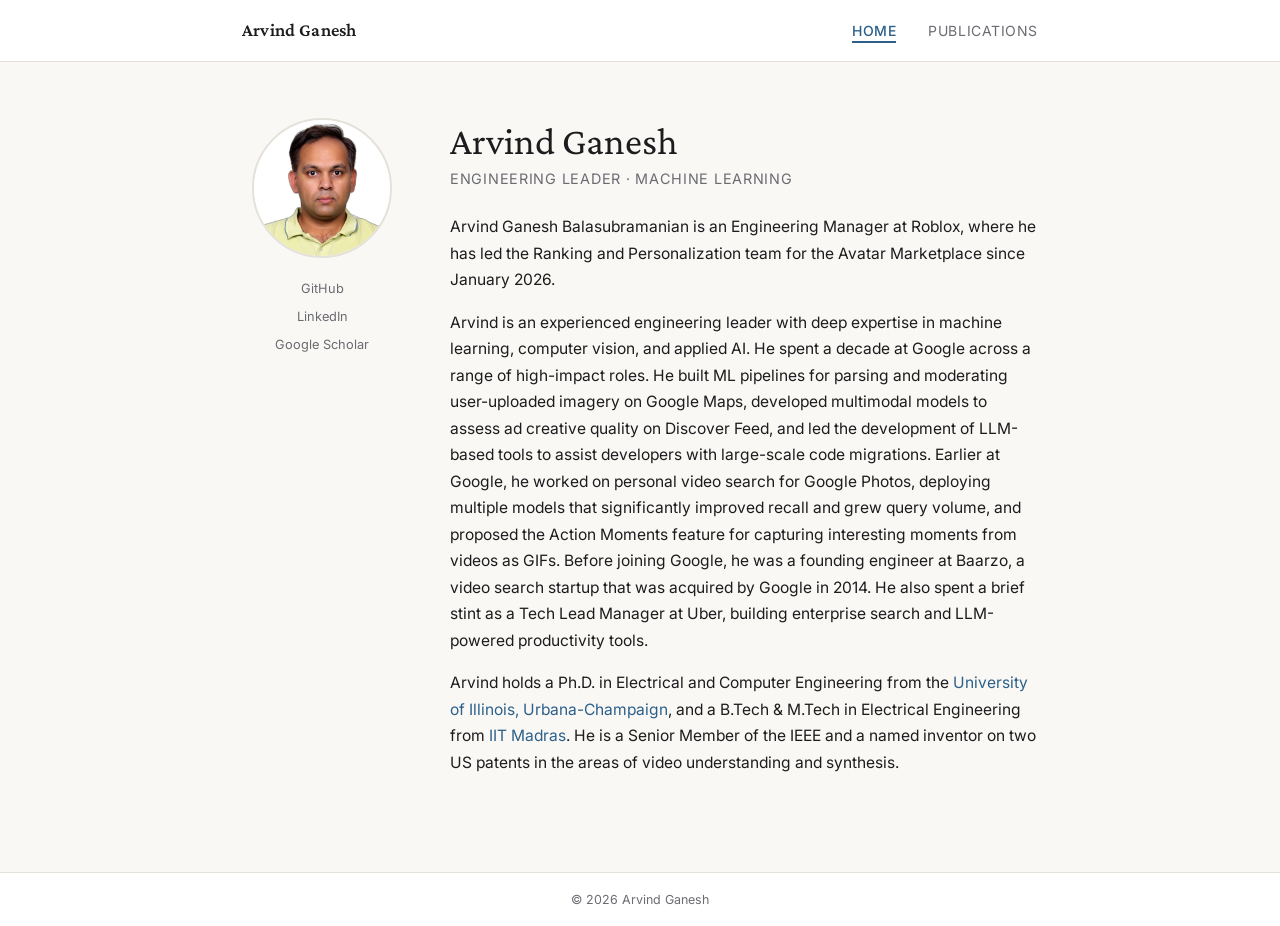
==== index.html @ cc7e2d61 "Bust CSS cache to force fresh styles.css on GitHub Pages CDN Co-Authored-By: Claude Sonnet 4.6 <nore" ====
<!DOCTYPE html>
<html lang="en">
<head>
  <meta charset="UTF-8" />
  <meta name="viewport" content="width=device-width, initial-scale=1.0" />
  <title>Arvind Ganesh Balasubramanian — Engineering Manager & ML Researcher</title>
  <meta name="description" content="Arvind Ganesh Balasubramanian is an Engineering Manager at Roblox leading the Ranking and Personalization team for the Avatar Marketplace. Researcher and engineer with expertise in machine learning, computer vision, and applied AI. PhD from UIUC, Senior Member of the IEEE." />
  <link rel="canonical" href="https://aganba.github.io/" />

  <!-- Open Graph -->
  <meta property="og:type" content="profile" />
  <meta property="og:title" content="Arvind Ganesh Balasubramanian — Engineering Manager & ML Researcher" />
  <meta property="og:description" content="Arvind Ganesh Balasubramanian is an Engineering Manager at Roblox leading the Ranking and Personalization team for the Avatar Marketplace. Researcher and engineer with expertise in machine learning, computer vision, and applied AI. PhD from UIUC, Senior Member of the IEEE." />
  <meta property="og:url" content="https://aganba.github.io/" />
  <meta property="profile:first_name" content="Arvind Ganesh" />
  <meta property="profile:last_name" content="Balasubramanian" />

  <!-- Structured Data -->
  <script type="application/ld+json">
  {
    "@context": "https://schema.org",
    "@type": "Person",
    "name": "Arvind Ganesh Balasubramanian",
    "jobTitle": "Engineering Manager",
    "worksFor": {
      "@type": "Organization",
      "name": "Roblox"
    },
    "url": "https://aganba.github.io",
    "sameAs": [
      "https://www.linkedin.com/in/arvind-ganesh-balasubramanian/",
      "https://github.com/aganba",
      "https://scholar.google.com/citations?user=r6YTppEAAAAJ&hl=en"
    ],
    "alumniOf": [
      {
        "@type": "CollegeOrUniversity",
        "name": "University of Illinois, Urbana-Champaign"
      },
      {
        "@type": "CollegeOrUniversity",
        "name": "Indian Institute of Technology, Madras"
      }
    ]
  }
  </script>

  <link rel="stylesheet" href="styles.css?v=2" />
  <link rel="preconnect" href="https://fonts.googleapis.com" />
  <link rel="preconnect" href="https://fonts.gstatic.com" crossorigin />
  <link href="https://fonts.googleapis.com/css2?family=Crimson+Pro:ital,wght@0,300;0,400;0,600;1,400&family=Inter:wght@300;400;500&display=swap" rel="stylesheet" />
  <!-- Google tag (gtag.js) -->
  <script async src="https://www.googletagmanager.com/gtag/js?id=G-ZRF841CBS9"></script>
  <script>
    window.dataLayer = window.dataLayer || [];
    function gtag(){dataLayer.push(arguments);}
    gtag('js', new Date());

    gtag('config', 'G-ZRF841CBS9');
  </script>
</head>
<body>

  <nav id="navbar">
    <div class="nav-inner">
      <span class="nav-name">Arvind Ganesh</span>
      <ul class="nav-links">
        <li><a href="#" class="nav-link active" data-section="home">Home</a></li>
        <li><a href="#" class="nav-link" data-section="publications">Publications</a></li>
      </ul>
    </div>
  </nav>

  <main id="content">

    <!-- HOME -->
    <section id="home" class="page active">
      <div class="home-layout">
        <div class="avatar-col">
          <img src="mail+.jpg" alt="Arvind Ganesh Balasubramanian" class="avatar-img">
          <div class="contact-links">
            <a href="https://github.com/aganba" target="_blank" rel="noopener">GitHub</a>
            <a href="https://www.linkedin.com/in/arvind-ganesh-balasubramanian/" target="_blank" rel="noopener">LinkedIn</a>
            <a href="https://scholar.google.com/citations?user=r6YTppEAAAAJ&hl=en" target="_blank" rel="noopener">Google Scholar</a>
          </div>
        </div>
        <div class="bio-col">
          <h1>Arvind Ganesh</h1>
          <p class="title-line">Engineering Leader &middot; Machine Learning</p>
          <p class="bio">
            Arvind Ganesh Balasubramanian is an Engineering Manager at Roblox, where he has led the Ranking and Personalization team for the Avatar Marketplace since January 2026.
          </p>
          <p class="bio">
            Arvind is an experienced engineering leader with deep expertise in machine learning, computer vision, and applied AI. He spent a decade at Google across a range of high-impact roles. He built ML pipelines for parsing and moderating user-uploaded imagery on Google Maps, developed multimodal models to assess ad creative quality on Discover Feed, and led the development of LLM-based tools to assist developers with large-scale code migrations. Earlier at Google, he worked on personal video search for Google Photos, deploying multiple models that significantly improved recall and grew query volume, and proposed the Action Moments feature for capturing interesting moments from videos as GIFs. Before joining Google, he was a founding engineer at Baarzo, a video search startup that was acquired by Google in 2014. He also spent a brief stint as a Tech Lead Manager at Uber, building enterprise search and LLM-powered productivity tools.
          </p>
          <p class="bio">
            Arvind holds a Ph.D. in Electrical and Computer Engineering from the <a href="https://illinois.edu" target="_blank" rel="noopener noreferrer">University of Illinois, Urbana-Champaign</a>, and a B.Tech &amp; M.Tech in Electrical Engineering from <a href="https://www.iitm.ac.in" target="_blank" rel="noopener noreferrer">IIT Madras</a>. He is a Senior Member of the IEEE and a named inventor on two US patents in the areas of video understanding and synthesis.
          </p>
        </div>
      </div>
    </section>

    <!-- PUBLICATIONS -->
    <section id="publications" class="page">
      <div class="page-inner">
        <h1>Publications</h1>

        <nav class="pub-subnav">
          <a href="#pub-patents">Patents</a>
          <a href="#pub-book-chapters">Book Chapters</a>
          <a href="#pub-thesis">Doctoral Thesis</a>
          <a href="#pub-journals">Journal Articles</a>
          <a href="#pub-conferences">Conference Papers</a>
        </nav>

        <!-- PATENTS -->
        <div class="pub-section" id="pub-patents">
          <h2 class="pub-section-title">Patents</h2>

          <div class="pub-year-group">
            <span class="year-label">2020</span>
            <div class="pub-list">
              <div class="pub-item">
                <div class="pub-header">
                  <a class="pub-title" href="https://patents.google.com/patent/US10740620B2/en" target="_blank" rel="noopener">Generating a Video Segment of an Action from a Video</a>
                </div>
                <p class="pub-authors">S. Vijayanarasimhan, A. Bienvenu, D. Ross, T. Novikoff, <strong>A. Balasubramanian</strong></p>
                <p class="pub-venue">US Patent No. 10,740,620 &middot; Filed 2017-10-12 &middot; Granted 2020-08-11 &middot; Assignee: Google LLC</p>
              </div>
            </div>
          </div>

          <div class="pub-year-group">
            <span class="year-label">2019</span>
            <div class="pub-list">
              <div class="pub-item">
                <div class="pub-header">
                  <a class="pub-title" href="https://patents.google.com/patent/US10410060B2/en" target="_blank" rel="noopener">Generating Synthesis Videos</a>
                </div>
                <p class="pub-authors"><strong>A. G. Balasubramanian</strong>, A. K. Kandoor, A. Raju</p>
                <p class="pub-venue">US Patent No. 10,410,060 &middot; Filed 2017-12-14 &middot; Granted 2019-09-10 &middot; Assignee: Google LLC</p>
              </div>
            </div>
          </div>
        </div><!-- /pub-section patents -->

        <!-- BOOK CHAPTERS -->
        <div class="pub-section" id="pub-book-chapters">
          <h2 class="pub-section-title">Book Chapters</h2>

          <div class="pub-year-group">
            <span class="year-label">2012</span>
            <div class="pub-list">
              <div class="pub-item">
                <a class="pub-title" href="https://www.cambridge.org/core/books/abs/compressed-sensing/face-recognition-by-sparse-representation/812FE3DB63AC2358CCD93CCFD19D47E2" target="_blank" rel="noopener">Face Recognition by Sparse Representation</a>
                <p class="pub-authors"><strong>A. Ganesh</strong>, A. Wagner, Z. Zhou, A. Yang, Y. Ma, J. Wright</p>
                <p class="pub-venue"><em>Compressed Sensing: Theory and Applications</em>, Cambridge University Press, 2012</p>
              </div>
            </div>
          </div>
        </div><!-- /pub-section book chapters -->

        <!-- DOCTORAL THESIS -->
        <div class="pub-section" id="pub-thesis">
          <h2 class="pub-section-title">Doctoral Thesis</h2>

          <div class="pub-year-group">
            <span class="year-label">2012</span>
            <div class="pub-list">
              <div class="pub-item">
                <a class="pub-title" href="https://www.ideals.illinois.edu/items/32194" target="_blank" rel="noopener">Applications of Low-Rank Matrix Recovery Methods in Computer Vision</a>
                <p class="pub-authors">University of Illinois, Urbana-Champaign</p>
                <p class="pub-venue">Thesis Advisor: <a href="https://people.eecs.berkeley.edu/~yima/" target="_blank" rel="noopener">Prof. Yi Ma</a></p>
                <p class="pub-venue">Thesis Committee: <a href="https://en.wikipedia.org/wiki/Thomas_Huang" target="_blank" rel="noopener">(Late) Prof. Thomas Huang</a>, <a href="https://ece.illinois.edu/about/directory/faculty/milenkov" target="_blank" rel="noopener">Prof. Olgica Milenkovic</a>, <a href="https://www.ece.ufl.edu/people/faculty/sean-meyn/" target="_blank" rel="noopener">Prof. Sean Meyn</a></p>
              </div>
            </div>
          </div>
        </div><!-- /pub-section doctoral thesis -->

        <!-- JOURNAL ARTICLES -->
        <div class="pub-section" id="pub-journals">
          <h2 class="pub-section-title">Journal Articles</h2>

          <div class="pub-year-group">
            <span class="year-label">2013</span>
            <div class="pub-list">
              <div class="pub-item">
                <div class="pub-header">
                  <a class="pub-title" href="https://scholar.google.com/citations?view_op=view_citation&hl=en&user=r6YTppEAAAAJ&citation_for_view=r6YTppEAAAAJ:4TOpqqG69KYC" target="_blank" rel="noopener">Fast &#8467;<sup>1</sup>-Minimization Algorithms for Robust Face Recognition</a>
                </div>
                <p class="pub-authors">A. Y. Yang, Z. Zhou, <strong>A. Ganesh</strong>, S. S. Sastry, Y. Ma</p>
                <p class="pub-venue"><em>IEEE Transactions on Image Processing</em>, vol. 22, pp. 3234&ndash;3246, 2013</p>
              </div>
              <div class="pub-item">
                <div class="pub-header">
                  <a class="pub-title" href="https://scholar.google.com/citations?view_op=view_citation&hl=en&user=r6YTppEAAAAJ&citation_for_view=r6YTppEAAAAJ:_FxGoFyzp5QC" target="_blank" rel="noopener">Compressive Principal Component Pursuit</a>
                </div>
                <p class="pub-authors">J. Wright, <strong>A. Ganesh</strong>, K. Min, Y. Ma</p>
                <p class="pub-venue"><em>Information and Inference: A Journal of the IMA</em>, vol. 2, pp. 32&ndash;68, 2013</p>
              </div>
            </div>
          </div>

          <div class="pub-year-group">
            <span class="year-label">2012</span>
            <div class="pub-list">
              <div class="pub-item">
                <div class="pub-header">
                  <a class="pub-title" href="https://scholar.google.com/citations?view_op=view_citation&hl=en&user=r6YTppEAAAAJ&citation_for_view=r6YTppEAAAAJ:d1gkVwhDpl0C" target="_blank" rel="noopener">RASL: Robust Alignment by Sparse and Low-Rank Decomposition for Linearly Correlated Images</a>
                </div>
                <p class="pub-authors">Y. Peng, <strong>A. Ganesh</strong>, J. Wright, W. Xu, Y. Ma</p>
                <p class="pub-venue"><em>IEEE Transactions on Pattern Analysis and Machine Intelligence</em>, vol. 34, pp. 2233&ndash;2246, 2012</p>
              </div>
              <div class="pub-item">
                <div class="pub-header">
                  <a class="pub-title" href="https://scholar.google.com/citations?view_op=view_citation&hl=en&user=r6YTppEAAAAJ&citation_for_view=r6YTppEAAAAJ:aqlVkmm33-oC" target="_blank" rel="noopener">TILT: Transform Invariant Low-Rank Textures</a>
                </div>
                <p class="pub-authors">Z. Zhang, <strong>A. Ganesh</strong>, X. Liang, Y. Ma</p>
                <p class="pub-venue"><em>International Journal of Computer Vision</em>, vol. 99, pp. 1&ndash;24, 2012</p>
              </div>
            </div>
          </div>

          <div class="pub-year-group">
            <span class="year-label">2011</span>
            <div class="pub-list">
              <div class="pub-item">
                <div class="pub-header">
                  <a class="pub-title" href="https://scholar.google.com/citations?view_op=view_citation&hl=en&user=r6YTppEAAAAJ&citation_for_view=r6YTppEAAAAJ:9yKSN-GCB0IC" target="_blank" rel="noopener">Toward a Practical Face Recognition System: Robust Alignment and Illumination by Sparse Representation</a>
                </div>
                <p class="pub-authors">A. Wagner, J. Wright, <strong>A. Ganesh</strong>, Z. Zhou, H. Mobahi, Y. Ma</p>
                <p class="pub-venue"><em>IEEE Transactions on Pattern Analysis and Machine Intelligence</em>, vol. 34, pp. 372&ndash;386, 2011</p>
              </div>
            </div>
          </div>

          <div class="pub-year-group">
            <span class="year-label">2008</span>
            <div class="pub-list">
              <div class="pub-item">
                <div class="pub-header">
                  <a class="pub-title" href="https://scholar.google.com/citations?view_op=view_citation&hl=en&user=r6YTppEAAAAJ&citation_for_view=r6YTppEAAAAJ:u5HHmVD_uO8C" target="_blank" rel="noopener">Robust Face Recognition via Sparse Representation</a>
                </div>
                <p class="pub-authors">J. Wright, A. Y. Yang, <strong>A. Ganesh</strong>, S. S. Sastry, Y. Ma</p>
                <p class="pub-venue"><em>IEEE Transactions on Pattern Analysis and Machine Intelligence</em>, vol. 31, pp. 210&ndash;227, 2008</p>
              </div>
            </div>
          </div>
        </div><!-- /pub-section journals -->

        <!-- CONFERENCE PAPERS -->
        <div class="pub-section" id="pub-conferences">
          <h2 class="pub-section-title">Conference Papers</h2>

          <div class="pub-year-group">
            <span class="year-label">2012</span>
            <div class="pub-list">
              <div class="pub-item">
                <div class="pub-header">
                  <a class="pub-title" href="https://scholar.google.com/citations?view_op=view_citation&hl=en&user=r6YTppEAAAAJ&citation_for_view=r6YTppEAAAAJ:qxL8FJ1GzNcC" target="_blank" rel="noopener">TILT: Transform Invariant Low-Rank Textures</a>
                </div>
                <p class="pub-authors">Z. Zhang, X. Liang, <strong>A. Ganesh</strong>, Y. Ma</p>
                <p class="pub-venue"><em>Asian Conference on Computer Vision (ACCV)</em>, 2010, pp. 314&ndash;328</p>
              </div>
              <div class="pub-item">
                <div class="pub-header">
                  <a class="pub-title" href="https://scholar.google.com/citations?view_op=view_citation&hl=en&user=r6YTppEAAAAJ&citation_for_view=r6YTppEAAAAJ:roLk4NBRz8UC" target="_blank" rel="noopener">Principal Component Pursuit with Reduced Linear Measurements</a>
                </div>
                <p class="pub-authors"><strong>A. Ganesh</strong>, K. Min, J. Wright, Y. Ma</p>
                <p class="pub-venue"><em>IEEE International Symposium on Information Theory (ISIT)</em>, 2012, pp. 1281&ndash;1285</p>
              </div>
            </div>
          </div>

          <div class="pub-year-group">
            <span class="year-label">2010</span>
            <div class="pub-list">
              <div class="pub-item">
                <div class="pub-header">
                  <a class="pub-title" href="https://scholar.google.com/citations?view_op=view_citation&hl=en&user=r6YTppEAAAAJ&citation_for_view=r6YTppEAAAAJ:M3ejUd6NZC8C" target="_blank" rel="noopener">Fast &#8467;<sup>1</sup>-Minimization Algorithms and an Application in Robust Face Recognition: A Review</a>
                </div>
                <p class="pub-authors">A. Y. Yang, S. S. Sastry, <strong>A. Ganesh</strong>, Y. Ma</p>
                <p class="pub-venue"><em>IEEE International Conference on Image Processing (ICIP)</em>, 2010, pp. 1849&ndash;1852</p>
              </div>
              <div class="pub-item">
                <div class="pub-header">
                  <a class="pub-title" href="https://scholar.google.com/citations?view_op=view_citation&hl=en&user=r6YTppEAAAAJ&citation_for_view=r6YTppEAAAAJ:YsMSGLbcyi4C" target="_blank" rel="noopener">Robust Photometric Stereo via Low-Rank Matrix Completion and Recovery</a>
                </div>
                <p class="pub-authors">L. Wu, <strong>A. Ganesh</strong>, B. Shi, Y. Matsushita, Y. Wang, Y. Ma</p>
                <p class="pub-venue"><em>Asian Conference on Computer Vision (ACCV)</em>, 2010, pp. 703&ndash;717</p>
              </div>
              <div class="pub-item">
                <div class="pub-header">
                  <a class="pub-title" href="https://scholar.google.com/citations?view_op=view_citation&hl=en&user=r6YTppEAAAAJ&citation_for_view=r6YTppEAAAAJ:Tyk-4Ss8FVUC" target="_blank" rel="noopener">Dense Error Correction for Low-Rank Matrices via Principal Component Pursuit</a>
                </div>
                <p class="pub-authors"><strong>A. Ganesh</strong>, J. Wright, X. Li, E. J. Candes, Y. Ma</p>
                <p class="pub-venue"><em>IEEE International Symposium on Information Theory (ISIT)</em>, 2010, pp. 1513&ndash;1517</p>
              </div>
            </div>
          </div>

          <div class="pub-year-group">
            <span class="year-label">2009</span>
            <div class="pub-list">
              <div class="pub-item">
                <div class="pub-header">
                  <a class="pub-title" href="https://scholar.google.com/citations?view_op=view_citation&hl=en&user=r6YTppEAAAAJ&citation_for_view=r6YTppEAAAAJ:u-x6o8ySG0sC" target="_blank" rel="noopener">Robust Principal Component Analysis: Exact Recovery of Corrupted Low-Rank Matrices via Convex Optimization</a>
                </div>
                <p class="pub-authors">J. Wright, <strong>A. Ganesh</strong>, S. Rao, Y. Peng, Y. Ma</p>
                <p class="pub-venue"><em>Advances in Neural Information Processing Systems (NeurIPS)</em>, vol. 22, 2009</p>
              </div>
              <div class="pub-item">
                <div class="pub-header">
                  <a class="pub-title" href="https://scholar.google.com/citations?view_op=view_citation&hl=en&user=r6YTppEAAAAJ&citation_for_view=r6YTppEAAAAJ:Y0pCki6q_DkC" target="_blank" rel="noopener">Fast Algorithms for Recovering a Corrupted Low-Rank Matrix</a>
                </div>
                <p class="pub-authors"><strong>A. Ganesh</strong>, Z. Lin, J. Wright, L. Wu, M. Chen, Y. Ma</p>
                <p class="pub-venue"><em>IEEE International Workshop on Computational Advances in Multi-Sensor Adaptive Processing (CAMSAP)</em>, 2009, pp. 213&ndash;216</p>
              </div>
              <div class="pub-item">
                <div class="pub-header">
                  <a class="pub-title" href="https://scholar.google.com/citations?view_op=view_citation&hl=en&user=r6YTppEAAAAJ&citation_for_view=r6YTppEAAAAJ:W7OEmFMy1HYC" target="_blank" rel="noopener">Separation of a Subspace-Sparse Signal: Algorithms and Conditions</a>
                </div>
                <p class="pub-authors"><strong>A. Ganesh</strong>, Z. Zhou, Y. Ma</p>
                <p class="pub-venue"><em>IEEE International Conference on Acoustics, Speech and Signal Processing (ICASSP)</em>, 2009, pp. 3141&ndash;3144</p>
              </div>
            </div>
          </div>
        </div><!-- /pub-section conferences -->


      </div>
    </section>

  </main>

  <footer id="footer">
    <p>&copy; 2026 Arvind Ganesh</p>
  </footer>

  <script src="script.js"></script>
</body>
</html>
---- styles.css ----
/* ── Reset & base ───────────────────────────────────────────── */
*, *::before, *::after { box-sizing: border-box; margin: 0; padding: 0; }

:root {
  --nav-h: 62px;
  --bg: #f9f8f5;
  --surface: #ffffff;
  --border: #e4e1da;
  --text: #1c1c1e;
  --text-muted: #6b6b72;
  --accent: #2c5f8a;
  --accent-light: #d6e6f5;
  --granted: #1a6b3c;
  --granted-bg: #e6f4ed;
  --pending: #7a4f00;
  --pending-bg: #fdf3dc;
  --font-serif: 'Crimson Pro', Georgia, serif;
  --font-sans: 'Inter', system-ui, sans-serif;
}

html { scroll-behavior: smooth; }

body {
  font-family: var(--font-sans);
  font-size: 16px;
  line-height: 1.7;
  color: var(--text);
  background: var(--bg);
}

a {
  color: var(--accent);
  text-decoration: none;
}
a:hover { text-decoration: underline; }

/* ── Navbar ─────────────────────────────────────────────────── */
#navbar {
  position: fixed;
  top: 0;
  left: 0;
  right: 0;
  height: var(--nav-h);
  background: var(--surface);
  border-bottom: 1px solid var(--border);
  z-index: 100;
}

.nav-inner {
  max-width: 860px;
  margin: 0 auto;
  height: 100%;
  display: flex;
  align-items: center;
  justify-content: space-between;
  padding: 0 2rem;
}

.nav-name {
  font-family: var(--font-serif);
  font-size: 1.15rem;
  font-weight: 600;
  letter-spacing: 0.01em;
  color: var(--text);
}

.nav-links {
  list-style: none;
  display: flex;
  gap: 2rem;
}

.nav-link {
  font-size: 0.875rem;
  font-weight: 400;
  letter-spacing: 0.04em;
  text-transform: uppercase;
  color: var(--text-muted);
  transition: color 0.2s;
}
.nav-link:hover,
.nav-link.active {
  color: var(--accent);
  text-decoration: none;
}
.nav-link.active {
  font-weight: 500;
  border-bottom: 2px solid var(--accent);
  padding-bottom: 2px;
}

/* ── Sections ───────────────────────────────────────────────── */
#content {
  margin-top: var(--nav-h);
  min-height: calc(100vh - var(--nav-h) - 48px);
}

.page {
  display: none;
  padding: 3.5rem 2rem 5rem;
  max-width: 860px;
  margin: 0 auto;
}
.page.active { display: block; }

/* ── Home layout ─────────────────────────────────────────────── */
.home-layout {
  display: flex;
  gap: 3rem;
  align-items: flex-start;
}

.avatar-col {
  flex-shrink: 0;
  display: flex;
  flex-direction: column;
  align-items: center;
  gap: 1.25rem;
  width: 160px;
}

.avatar-placeholder {
  width: 140px;
  height: 140px;
  border-radius: 50%;
  background: var(--accent-light);
  color: var(--accent);
  font-family: var(--font-serif);
  font-size: 2rem;
  font-weight: 600;
  display: flex;
  align-items: center;
  justify-content: center;
  border: 2px solid var(--border);
}

.avatar-img {
  width: 140px;
  height: 140px;
  border-radius: 50%;
  object-fit: cover;
  object-position: center 15%;
  border: 2px solid var(--border);
}

.contact-links {
  display: flex;
  flex-direction: column;
  gap: 0.4rem;
  text-align: center;
  font-size: 0.8rem;
}
.contact-links a { color: var(--text-muted); }
.contact-links a:hover { color: var(--accent); }

/* ── Bio ─────────────────────────────────────────────────────── */
.bio-col h1 {
  font-family: var(--font-serif);
  font-size: 2.4rem;
  font-weight: 400;
  line-height: 1.2;
  margin-bottom: 0.2rem;
}

.title-line {
  color: var(--text-muted);
  font-size: 0.9rem;
  letter-spacing: 0.05em;
  text-transform: uppercase;
  margin-bottom: 1.4rem;
}

.bio {
  color: var(--text);
  font-size: 0.975rem;
  margin-bottom: 1rem;
}

.interests {
  margin-top: 1.8rem;
}
.interests h2 {
  font-family: var(--font-serif);
  font-size: 1.2rem;
  font-weight: 600;
  margin-bottom: 0.6rem;
  color: var(--text);
}
.interests ul {
  list-style: none;
  padding: 0;
}
.interests ul li {
  font-size: 0.95rem;
  color: var(--text);
  padding: 0.25rem 0;
  padding-left: 1rem;
  border-left: 2px solid var(--accent-light);
  margin-bottom: 0.4rem;
}

/* ── Page inner (Publications / Patents) ─────────────────────── */
.page-inner h1 {
  font-family: var(--font-serif);
  font-size: 2rem;
  font-weight: 400;
  margin-bottom: 0.5rem;
}

.section-intro {
  font-size: 0.9rem;
  color: var(--text-muted);
  margin-bottom: 2.5rem;
}

/* ── Publications ─────────────────────────────────────────────── */
.pub-subnav {
  display: flex;
  flex-wrap: wrap;
  gap: 0;
  position: sticky;
  top: var(--nav-h);
  z-index: 10;
  background: var(--bg);
  border-bottom: 1px solid var(--border);
  padding: 0.5rem 0 0;
  margin-bottom: 1.75rem;
}

.pub-subnav a {
  font-size: 0.9rem;
  font-weight: 500;
  color: var(--text-muted);
  text-decoration: none;
  padding: 0.4rem 0;
  margin-right: 1.5rem;
  border-bottom: 2px solid transparent;
  transition: color 0.15s, border-color 0.15s;
}

.pub-subnav a:hover {
  color: var(--accent);
  border-bottom-color: var(--accent);
}

.pub-section {
  margin-bottom: 2.5rem;
  scroll-margin-top: calc(var(--nav-h) + 4rem);
}

.pub-section-title {
  font-family: var(--font-serif);
  font-size: 1.3rem;
  font-weight: 600;
  color: var(--text);
  margin-bottom: 1.5rem;
  padding-bottom: 0.4rem;
  border-bottom: 2px solid var(--accent-light);
}

.pub-year-group {
  display: flex;
  gap: 2.5rem;
  margin-bottom: 2rem;
  padding-bottom: 2rem;
  border-bottom: 1px solid var(--border);
}
.pub-year-group:last-child {
  border-bottom: none;
  margin-bottom: 0;
  padding-bottom: 0;
}

.year-label {
  flex-shrink: 0;
  font-family: var(--font-serif);
  font-size: 1.05rem;
  font-weight: 600;
  color: var(--text-muted);
  width: 48px;
  padding-top: 0.15rem;
}

.pub-list {
  flex: 1;
  display: flex;
  flex-direction: column;
  gap: 1.6rem;
}

.pub-header {
  display: flex;
  align-items: baseline;
  gap: 0.75rem;
  flex-wrap: wrap;
  margin-bottom: 0.2rem;
}

a.pub-title {
  font-family: var(--font-serif);
  font-size: 1.08rem;
  font-weight: 600;
  color: var(--text);
  line-height: 1.4;
  text-decoration: none;
}
a.pub-title:hover {
  color: var(--accent);
  text-decoration: none;
}

.cite-badge {
  flex-shrink: 0;
  font-size: 0.72rem;
  font-weight: 500;
  letter-spacing: 0.03em;
  color: var(--accent);
  background: var(--accent-light);
  padding: 0.15rem 0.55rem;
  border-radius: 3px;
  white-space: nowrap;
}

.pub-authors {
  font-size: 0.875rem;
  color: var(--text-muted);
  margin-bottom: 0.15rem;
}

.pub-venue {
  font-size: 0.875rem;
  color: var(--text-muted);
}

.pub-links {
  display: flex;
  gap: 0.75rem;
  margin-top: 0.4rem;
}
.pub-links a {
  font-size: 0.78rem;
  font-weight: 500;
  letter-spacing: 0.03em;
  color: var(--accent);
  background: var(--accent-light);
  padding: 0.2rem 0.65rem;
  border-radius: 3px;
  text-transform: uppercase;
}
.pub-links a:hover {
  background: var(--accent);
  color: #fff;
  text-decoration: none;
}

/* ── Patents ─────────────────────────────────────────────────── */
.patent-list {
  display: flex;
  flex-direction: column;
  gap: 0;
}

.patent-item {
  padding: 1.75rem 0;
  border-bottom: 1px solid var(--border);
}
.patent-item:first-child { border-top: 1px solid var(--border); }

.patent-title {
  font-family: var(--font-serif);
  font-size: 1.15rem;
  font-weight: 600;
  color: var(--text);
  margin-bottom: 0.3rem;
  line-height: 1.4;
}

.patent-meta {
  font-size: 0.875rem;
  color: var(--text-muted);
  margin-bottom: 0.25rem;
}

.patent-status {
  display: inline-block;
  font-size: 0.72rem;
  font-weight: 500;
  letter-spacing: 0.05em;
  text-transform: uppercase;
  padding: 0.15rem 0.5rem;
  border-radius: 3px;
}
.patent-status.granted {
  color: var(--granted);
  background: var(--granted-bg);
}
.patent-status.pending {
  color: var(--pending);
  background: var(--pending-bg);
}

.patent-number {
  font-size: 0.8rem;
  color: var(--text-muted);
  margin-bottom: 0.5rem;
  font-family: var(--font-sans);
}

.patent-desc {
  font-size: 0.9rem;
  color: var(--text);
}

/* ── Footer ─────────────────────────────────────────────────── */
#footer {
  text-align: center;
  padding: 1rem;
  font-size: 0.78rem;
  color: var(--text-muted);
  border-top: 1px solid var(--border);
  background: var(--surface);
}

/* ── Responsive ─────────────────────────────────────────────── */
@media (max-width: 620px) {
  .home-layout {
    flex-direction: column;
    align-items: center;
  }
  .avatar-col { width: auto; }
  .bio-col h1 { font-size: 1.9rem; }
  .pub-year-group { flex-direction: column; gap: 1rem; }
  .nav-name { display: none; }
}
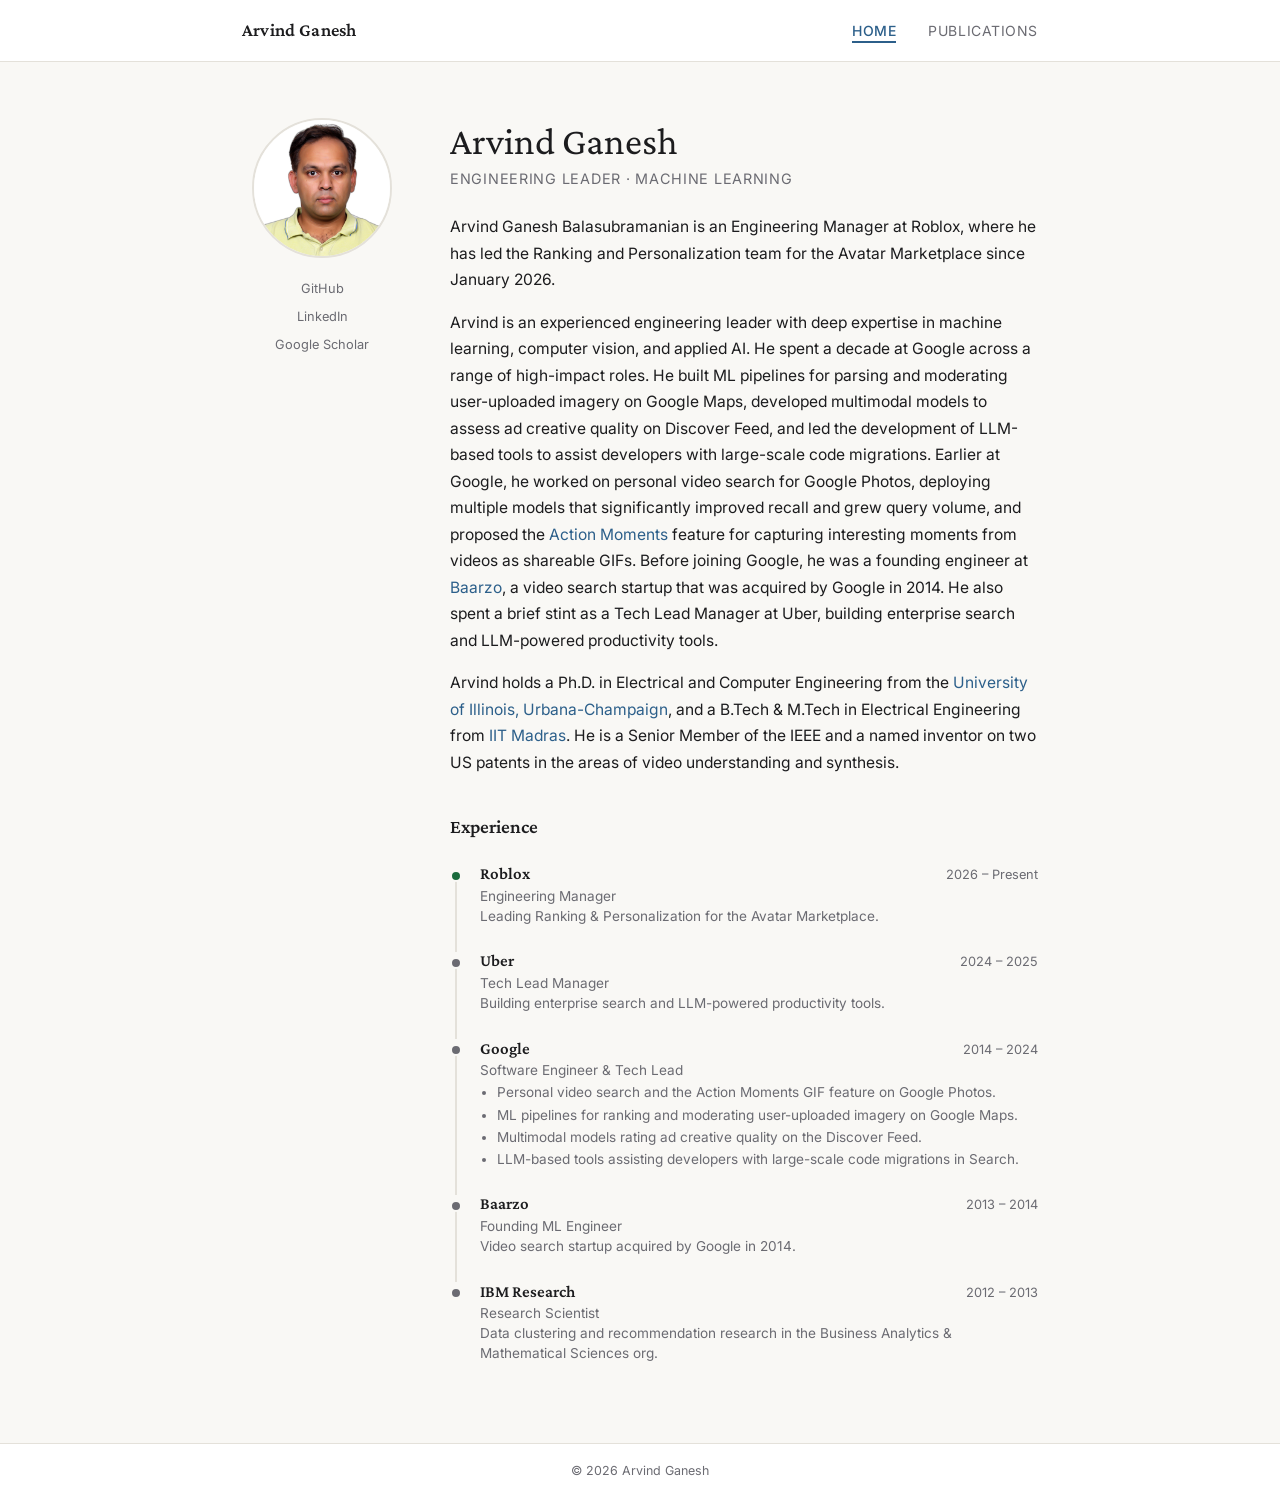
==== commit 6c23fe67: "Add experience timeline and link Action Moments / Baarzo in bio - Add reverse-chronological experien" ====
--- a/index.html
+++ b/index.html
@@ -45,7 +45,7 @@
   }
   </script>
 
-  <link rel="stylesheet" href="styles.css?v=2" />
+  <link rel="stylesheet" href="styles.css?v=3" />
   <link rel="preconnect" href="https://fonts.googleapis.com" />
   <link rel="preconnect" href="https://fonts.gstatic.com" crossorigin />
   <link href="https://fonts.googleapis.com/css2?family=Crimson+Pro:ital,wght@0,300;0,400;0,600;1,400&family=Inter:wght@300;400;500&display=swap" rel="stylesheet" />
@@ -91,11 +91,77 @@
             Arvind Ganesh Balasubramanian is an Engineering Manager at Roblox, where he has led the Ranking and Personalization team for the Avatar Marketplace since January 2026.
           </p>
           <p class="bio">
-            Arvind is an experienced engineering leader with deep expertise in machine learning, computer vision, and applied AI. He spent a decade at Google across a range of high-impact roles. He built ML pipelines for parsing and moderating user-uploaded imagery on Google Maps, developed multimodal models to assess ad creative quality on Discover Feed, and led the development of LLM-based tools to assist developers with large-scale code migrations. Earlier at Google, he worked on personal video search for Google Photos, deploying multiple models that significantly improved recall and grew query volume, and proposed the Action Moments feature for capturing interesting moments from videos as GIFs. Before joining Google, he was a founding engineer at Baarzo, a video search startup that was acquired by Google in 2014. He also spent a brief stint as a Tech Lead Manager at Uber, building enterprise search and LLM-powered productivity tools.
+            Arvind is an experienced engineering leader with deep expertise in machine learning, computer vision, and applied AI. He spent a decade at Google across a range of high-impact roles. He built ML pipelines for parsing and moderating user-uploaded imagery on Google Maps, developed multimodal models to assess ad creative quality on Discover Feed, and led the development of LLM-based tools to assist developers with large-scale code migrations. Earlier at Google, he worked on personal video search for Google Photos, deploying multiple models that significantly improved recall and grew query volume, and proposed the <a href="https://blog.google/products-and-platforms/products/photos/turn-frown-upside-down-suggested-rotations-and-more/" target="_blank" rel="noopener noreferrer">Action Moments</a> feature for capturing interesting moments from videos as shareable GIFs. Before joining Google, he was a founding engineer at <a href="https://www.linkedin.com/company/baarzo/" target="_blank" rel="noopener noreferrer">Baarzo</a>, a video search startup that was acquired by Google in 2014. He also spent a brief stint as a Tech Lead Manager at Uber, building enterprise search and LLM-powered productivity tools.
           </p>
           <p class="bio">
             Arvind holds a Ph.D. in Electrical and Computer Engineering from the <a href="https://illinois.edu" target="_blank" rel="noopener noreferrer">University of Illinois, Urbana-Champaign</a>, and a B.Tech &amp; M.Tech in Electrical Engineering from <a href="https://www.iitm.ac.in" target="_blank" rel="noopener noreferrer">IIT Madras</a>. He is a Senior Member of the IEEE and a named inventor on two US patents in the areas of video understanding and synthesis.
           </p>
+
+          <div class="timeline">
+            <h2 class="timeline-heading">Experience</h2>
+            <ol class="timeline-list">
+              <li class="timeline-item current">
+                <span class="timeline-dot"></span>
+                <div class="timeline-content">
+                  <div class="timeline-head">
+                    <span class="timeline-employer">Roblox</span>
+                    <span class="timeline-dates">2026 &ndash; Present</span>
+                  </div>
+                  <span class="timeline-role">Engineering Manager</span>
+                  <span class="timeline-desc">Leading Ranking &amp; Personalization for the Avatar Marketplace.</span>
+                </div>
+              </li>
+              <li class="timeline-item">
+                <span class="timeline-dot"></span>
+                <div class="timeline-content">
+                  <div class="timeline-head">
+                    <span class="timeline-employer">Uber</span>
+                    <span class="timeline-dates">2024 &ndash; 2025</span>
+                  </div>
+                  <span class="timeline-role">Tech Lead Manager</span>
+                  <span class="timeline-desc">Building enterprise search and LLM-powered productivity tools.</span>
+                </div>
+              </li>
+              <li class="timeline-item">
+                <span class="timeline-dot"></span>
+                <div class="timeline-content">
+                  <div class="timeline-head">
+                    <span class="timeline-employer">Google</span>
+                    <span class="timeline-dates">2014 &ndash; 2024</span>
+                  </div>
+                  <span class="timeline-role">Software Engineer &amp; Tech Lead</span>
+                  <ul class="timeline-sublist">
+                    <li>Personal video search and the Action Moments GIF feature on Google Photos.</li>
+                    <li>ML pipelines for ranking and moderating user-uploaded imagery on Google Maps.</li>
+                    <li>Multimodal models rating ad creative quality on the Discover Feed.</li>
+                    <li>LLM-based tools assisting developers with large-scale code migrations in Search.</li>
+                  </ul>
+                </div>
+              </li>
+              <li class="timeline-item">
+                <span class="timeline-dot"></span>
+                <div class="timeline-content">
+                  <div class="timeline-head">
+                    <span class="timeline-employer">Baarzo</span>
+                    <span class="timeline-dates">2013 &ndash; 2014</span>
+                  </div>
+                  <span class="timeline-role">Founding ML Engineer</span>
+                  <span class="timeline-desc">Video search startup acquired by Google in 2014.</span>
+                </div>
+              </li>
+              <li class="timeline-item">
+                <span class="timeline-dot"></span>
+                <div class="timeline-content">
+                  <div class="timeline-head">
+                    <span class="timeline-employer">IBM Research</span>
+                    <span class="timeline-dates">2012 &ndash; 2013</span>
+                  </div>
+                  <span class="timeline-role">Research Scientist</span>
+                  <span class="timeline-desc">Data clustering and recommendation research in the Business Analytics &amp; Mathematical Sciences org.</span>
+                </div>
+              </li>
+            </ol>
+          </div>
         </div>
       </div>
     </section>
--- a/styles.css
+++ b/styles.css
@@ -411,6 +411,130 @@
   color: var(--text);
 }
 
+/* ── Experience timeline ─────────────────────────────────────── */
+.timeline {
+  margin-top: 2.2rem;
+}
+
+.timeline-heading {
+  font-family: var(--font-serif);
+  font-size: 1.2rem;
+  font-weight: 600;
+  color: var(--text);
+  margin-bottom: 1.2rem;
+}
+
+.timeline-list {
+  list-style: none;
+  padding: 0;
+  margin: 0;
+}
+
+.timeline-item {
+  position: relative;
+  padding-left: 1.85rem;
+  padding-bottom: 1.5rem;
+}
+.timeline-item:last-child {
+  padding-bottom: 0;
+}
+
+/* connecting line from this dot to the next */
+.timeline-item::before {
+  content: "";
+  position: absolute;
+  left: 5px;
+  top: 0.55rem;
+  bottom: -0.1rem;
+  width: 2px;
+  background: var(--border);
+}
+.timeline-item:last-child::before {
+  display: none;
+}
+
+.timeline-dot {
+  position: absolute;
+  left: 0;
+  top: 0.4rem;
+  width: 12px;
+  height: 12px;
+  border-radius: 50%;
+  background: var(--text-muted);
+  border: 2px solid var(--bg);
+  z-index: 1;
+}
+
+.timeline-item.current .timeline-dot {
+  background: var(--granted);
+  animation: timeline-pulse 1.8s ease-in-out infinite;
+}
+
+@keyframes timeline-pulse {
+  0%   { box-shadow: 0 0 0 0 rgba(26, 107, 60, 0.5); }
+  70%  { box-shadow: 0 0 0 7px rgba(26, 107, 60, 0); }
+  100% { box-shadow: 0 0 0 0 rgba(26, 107, 60, 0); }
+}
+
+@media (prefers-reduced-motion: reduce) {
+  .timeline-item.current .timeline-dot { animation: none; }
+}
+
+.timeline-head {
+  display: flex;
+  align-items: baseline;
+  justify-content: space-between;
+  gap: 0.75rem;
+  flex-wrap: wrap;
+}
+
+.timeline-employer {
+  font-family: var(--font-serif);
+  font-size: 1.05rem;
+  font-weight: 600;
+  color: var(--text);
+  line-height: 1.3;
+}
+
+.timeline-dates {
+  font-size: 0.8rem;
+  font-weight: 400;
+  color: var(--text-muted);
+  white-space: nowrap;
+}
+
+.timeline-role {
+  display: block;
+  font-size: 0.85rem;
+  font-weight: 400;
+  color: var(--text-muted);
+  line-height: 1.35;
+  margin-top: 0.05rem;
+}
+
+.timeline-desc {
+  display: block;
+  font-size: 0.85rem;
+  color: var(--text-muted);
+  line-height: 1.45;
+  margin-top: 0.1rem;
+}
+
+.timeline-sublist {
+  list-style: disc;
+  margin: 0.25rem 0 0;
+  padding-left: 1.1rem;
+}
+.timeline-sublist li {
+  font-size: 0.85rem;
+  color: var(--text-muted);
+  line-height: 1.45;
+  margin-bottom: 0.15rem;
+}
+.timeline-sublist li:last-child {
+  margin-bottom: 0;
+}
+
 /* ── Footer ─────────────────────────────────────────────────── */
 #footer {
   text-align: center;
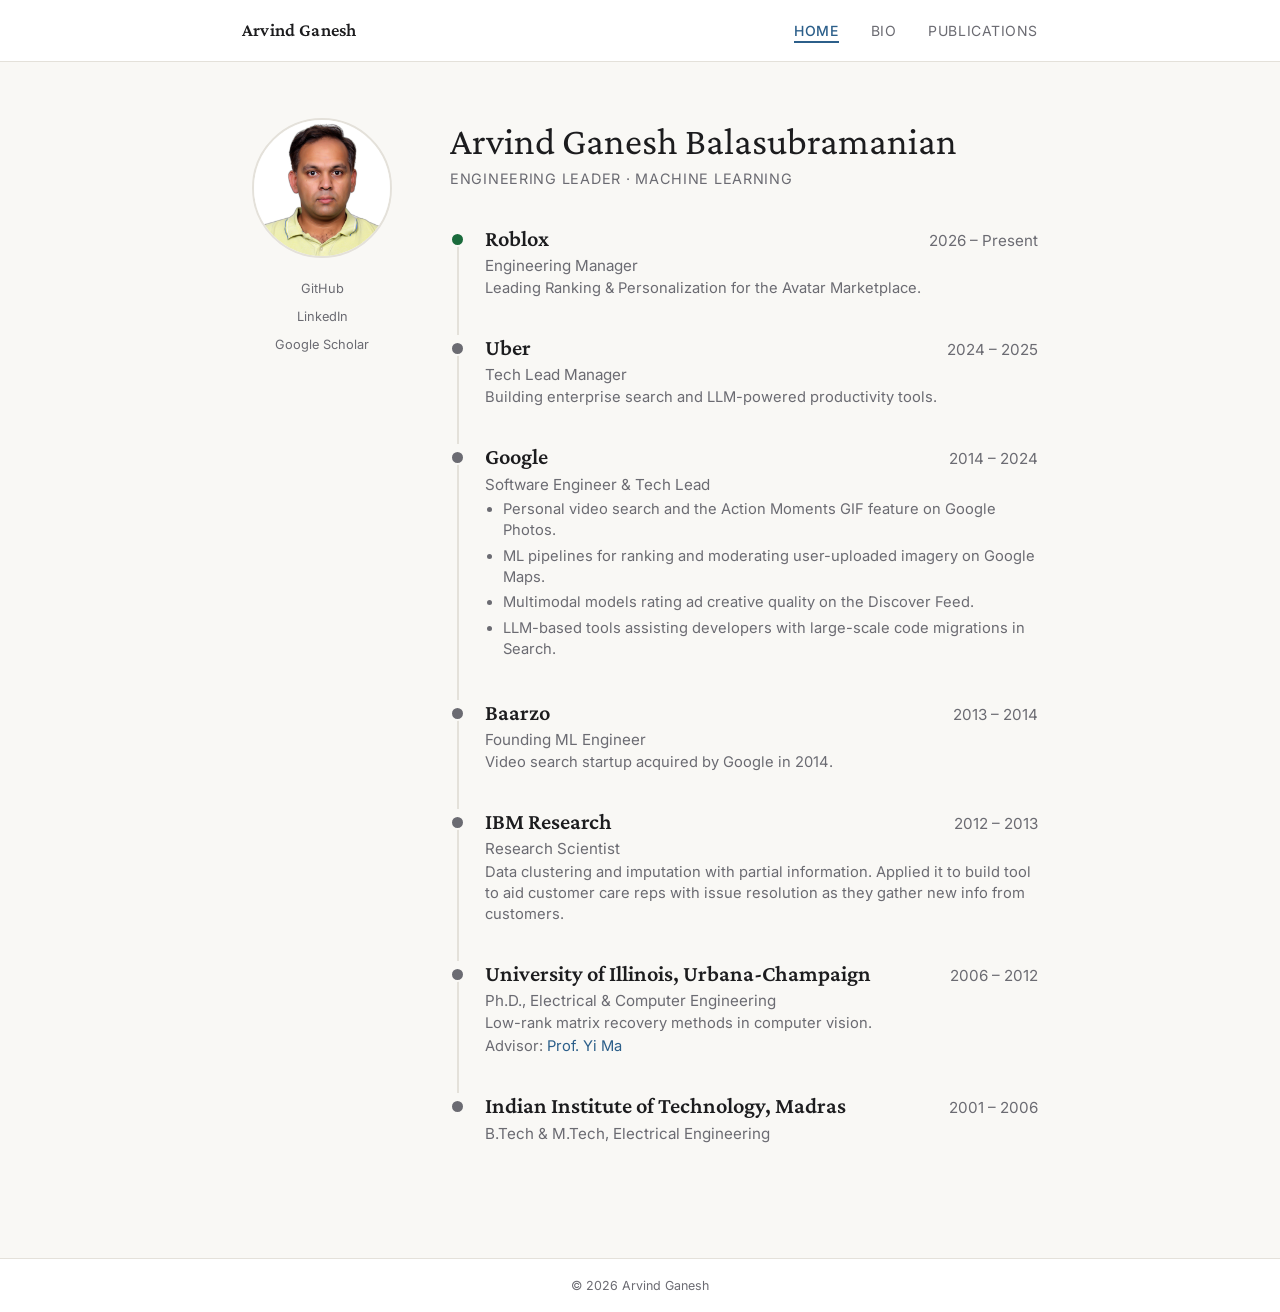
==== commit d77c6b8b: "Split bio into its own tab; homepage shows enlarged Experience timeline - Move bio paragraphs to a n" ====
--- a/index.html
+++ b/index.html
@@ -45,7 +45,7 @@
   }
   </script>
 
-  <link rel="stylesheet" href="styles.css?v=3" />
+  <link rel="stylesheet" href="styles.css?v=4" />
   <link rel="preconnect" href="https://fonts.googleapis.com" />
   <link rel="preconnect" href="https://fonts.gstatic.com" crossorigin />
   <link href="https://fonts.googleapis.com/css2?family=Crimson+Pro:ital,wght@0,300;0,400;0,600;1,400&family=Inter:wght@300;400;500&display=swap" rel="stylesheet" />
@@ -66,6 +66,7 @@
       <span class="nav-name">Arvind Ganesh</span>
       <ul class="nav-links">
         <li><a href="#" class="nav-link active" data-section="home">Home</a></li>
+        <li><a href="#" class="nav-link" data-section="bio">Bio</a></li>
         <li><a href="#" class="nav-link" data-section="publications">Publications</a></li>
       </ul>
     </div>
@@ -85,8 +86,101 @@
           </div>
         </div>
         <div class="bio-col">
-          <h1>Arvind Ganesh</h1>
+          <h1>Arvind Ganesh Balasubramanian</h1>
           <p class="title-line">Engineering Leader &middot; Machine Learning</p>
+          <div class="timeline">
+            <ol class="timeline-list">
+              <li class="timeline-item current">
+                <span class="timeline-dot"></span>
+                <div class="timeline-content">
+                  <div class="timeline-head">
+                    <span class="timeline-employer">Roblox</span>
+                    <span class="timeline-dates">2026 &ndash; Present</span>
+                  </div>
+                  <span class="timeline-role">Engineering Manager</span>
+                  <span class="timeline-desc">Leading Ranking &amp; Personalization for the Avatar Marketplace.</span>
+                </div>
+              </li>
+              <li class="timeline-item">
+                <span class="timeline-dot"></span>
+                <div class="timeline-content">
+                  <div class="timeline-head">
+                    <span class="timeline-employer">Uber</span>
+                    <span class="timeline-dates">2024 &ndash; 2025</span>
+                  </div>
+                  <span class="timeline-role">Tech Lead Manager</span>
+                  <span class="timeline-desc">Building enterprise search and LLM-powered productivity tools.</span>
+                </div>
+              </li>
+              <li class="timeline-item">
+                <span class="timeline-dot"></span>
+                <div class="timeline-content">
+                  <div class="timeline-head">
+                    <span class="timeline-employer">Google</span>
+                    <span class="timeline-dates">2014 &ndash; 2024</span>
+                  </div>
+                  <span class="timeline-role">Software Engineer &amp; Tech Lead</span>
+                  <ul class="timeline-sublist">
+                    <li>Personal video search and the Action Moments GIF feature on Google Photos.</li>
+                    <li>ML pipelines for ranking and moderating user-uploaded imagery on Google Maps.</li>
+                    <li>Multimodal models rating ad creative quality on the Discover Feed.</li>
+                    <li>LLM-based tools assisting developers with large-scale code migrations in Search.</li>
+                  </ul>
+                </div>
+              </li>
+              <li class="timeline-item">
+                <span class="timeline-dot"></span>
+                <div class="timeline-content">
+                  <div class="timeline-head">
+                    <span class="timeline-employer">Baarzo</span>
+                    <span class="timeline-dates">2013 &ndash; 2014</span>
+                  </div>
+                  <span class="timeline-role">Founding ML Engineer</span>
+                  <span class="timeline-desc">Video search startup acquired by Google in 2014.</span>
+                </div>
+              </li>
+              <li class="timeline-item">
+                <span class="timeline-dot"></span>
+                <div class="timeline-content">
+                  <div class="timeline-head">
+                    <span class="timeline-employer">IBM Research</span>
+                    <span class="timeline-dates">2012 &ndash; 2013</span>
+                  </div>
+                  <span class="timeline-role">Research Scientist</span>
+                  <span class="timeline-desc">Data clustering and imputation with partial information. Applied it to build tool to aid customer care reps with issue resolution as they gather new info from customers.</span>
+                </div>
+              </li>
+              <li class="timeline-item">
+                <span class="timeline-dot"></span>
+                <div class="timeline-content">
+                  <div class="timeline-head">
+                    <span class="timeline-employer">University of Illinois, Urbana-Champaign</span>
+                    <span class="timeline-dates">2006 &ndash; 2012</span>
+                  </div>
+                  <span class="timeline-role">Ph.D., Electrical &amp; Computer Engineering</span>
+                  <span class="timeline-desc">Low-rank matrix recovery methods in computer vision.</span>
+                  <span class="timeline-desc">Advisor: <a href="https://people.eecs.berkeley.edu/~yima/" target="_blank" rel="noopener">Prof. Yi Ma</a></span>
+                </div>
+              </li>
+              <li class="timeline-item">
+                <span class="timeline-dot"></span>
+                <div class="timeline-content">
+                  <div class="timeline-head">
+                    <span class="timeline-employer">Indian Institute of Technology, Madras</span>
+                    <span class="timeline-dates">2001 &ndash; 2006</span>
+                  </div>
+                  <span class="timeline-role">B.Tech &amp; M.Tech, Electrical Engineering</span>
+                </div>
+              </li>
+            </ol>
+          </div>
+        </div>
+      </div>
+    </section>
+
+    <!-- BIO -->
+    <section id="bio" class="page">
+      <div class="page-inner">
           <p class="bio">
             Arvind Ganesh Balasubramanian is an Engineering Manager at Roblox, where he has led the Ranking and Personalization team for the Avatar Marketplace since January 2026.
           </p>
@@ -96,73 +190,6 @@
           <p class="bio">
             Arvind holds a Ph.D. in Electrical and Computer Engineering from the <a href="https://illinois.edu" target="_blank" rel="noopener noreferrer">University of Illinois, Urbana-Champaign</a>, and a B.Tech &amp; M.Tech in Electrical Engineering from <a href="https://www.iitm.ac.in" target="_blank" rel="noopener noreferrer">IIT Madras</a>. He is a Senior Member of the IEEE and a named inventor on two US patents in the areas of video understanding and synthesis.
           </p>
-
-          <div class="timeline">
-            <h2 class="timeline-heading">Experience</h2>
-            <ol class="timeline-list">
-              <li class="timeline-item current">
-                <span class="timeline-dot"></span>
-                <div class="timeline-content">
-                  <div class="timeline-head">
-                    <span class="timeline-employer">Roblox</span>
-                    <span class="timeline-dates">2026 &ndash; Present</span>
-                  </div>
-                  <span class="timeline-role">Engineering Manager</span>
-                  <span class="timeline-desc">Leading Ranking &amp; Personalization for the Avatar Marketplace.</span>
-                </div>
-              </li>
-              <li class="timeline-item">
-                <span class="timeline-dot"></span>
-                <div class="timeline-content">
-                  <div class="timeline-head">
-                    <span class="timeline-employer">Uber</span>
-                    <span class="timeline-dates">2024 &ndash; 2025</span>
-                  </div>
-                  <span class="timeline-role">Tech Lead Manager</span>
-                  <span class="timeline-desc">Building enterprise search and LLM-powered productivity tools.</span>
-                </div>
-              </li>
-              <li class="timeline-item">
-                <span class="timeline-dot"></span>
-                <div class="timeline-content">
-                  <div class="timeline-head">
-                    <span class="timeline-employer">Google</span>
-                    <span class="timeline-dates">2014 &ndash; 2024</span>
-                  </div>
-                  <span class="timeline-role">Software Engineer &amp; Tech Lead</span>
-                  <ul class="timeline-sublist">
-                    <li>Personal video search and the Action Moments GIF feature on Google Photos.</li>
-                    <li>ML pipelines for ranking and moderating user-uploaded imagery on Google Maps.</li>
-                    <li>Multimodal models rating ad creative quality on the Discover Feed.</li>
-                    <li>LLM-based tools assisting developers with large-scale code migrations in Search.</li>
-                  </ul>
-                </div>
-              </li>
-              <li class="timeline-item">
-                <span class="timeline-dot"></span>
-                <div class="timeline-content">
-                  <div class="timeline-head">
-                    <span class="timeline-employer">Baarzo</span>
-                    <span class="timeline-dates">2013 &ndash; 2014</span>
-                  </div>
-                  <span class="timeline-role">Founding ML Engineer</span>
-                  <span class="timeline-desc">Video search startup acquired by Google in 2014.</span>
-                </div>
-              </li>
-              <li class="timeline-item">
-                <span class="timeline-dot"></span>
-                <div class="timeline-content">
-                  <div class="timeline-head">
-                    <span class="timeline-employer">IBM Research</span>
-                    <span class="timeline-dates">2012 &ndash; 2013</span>
-                  </div>
-                  <span class="timeline-role">Research Scientist</span>
-                  <span class="timeline-desc">Data clustering and recommendation research in the Business Analytics &amp; Mathematical Sciences org.</span>
-                </div>
-              </li>
-            </ol>
-          </div>
-        </div>
       </div>
     </section>
 
--- a/styles.css
+++ b/styles.css
@@ -535,6 +535,41 @@
   margin-bottom: 0;
 }
 
+/* ── Home timeline (enlarged: sole content on homepage) ──────── */
+#home .timeline {
+  margin-top: 2rem;
+}
+#home .timeline-item {
+  padding-left: 2.2rem;
+  padding-bottom: 2.1rem;
+}
+#home .timeline-dot {
+  width: 15px;
+  height: 15px;
+  top: 0.5rem;
+}
+#home .timeline-item::before {
+  left: 6.5px;
+  top: 0.7rem;
+}
+#home .timeline-employer {
+  font-size: 1.4rem;
+}
+#home .timeline-dates {
+  font-size: 0.95rem;
+}
+#home .timeline-role {
+  font-size: 0.95rem;
+  margin-top: 0.15rem;
+}
+#home .timeline-desc {
+  font-size: 0.92rem;
+}
+#home .timeline-sublist li {
+  font-size: 0.92rem;
+  margin-bottom: 0.25rem;
+}
+
 /* ── Footer ─────────────────────────────────────────────────── */
 #footer {
   text-align: center;
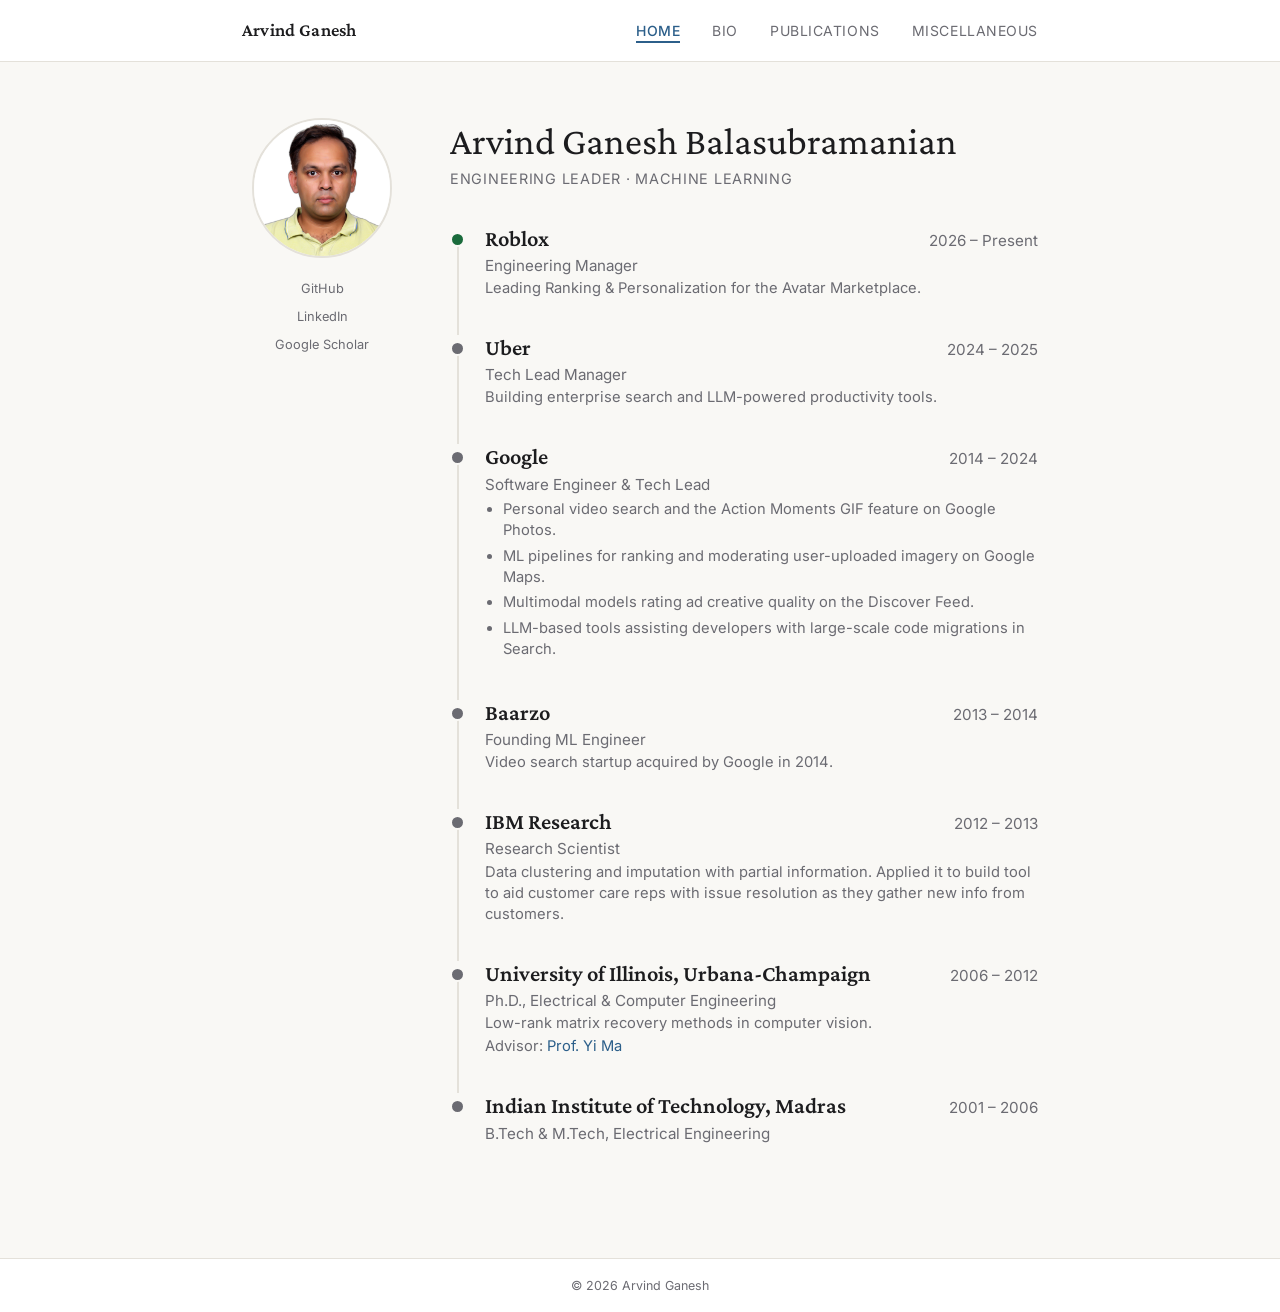
==== commit 1c1d8181: "Add Miscellaneous tab with link to Vedic Calendar Co-Authored-By: Claude Opus 5.5 <noreply@anthropic" ====
--- a/index.html
+++ b/index.html
@@ -3,6 +3,7 @@
 <head>
   <meta charset="UTF-8" />
   <meta name="viewport" content="width=device-width, initial-scale=1.0" />
+  <meta name="color-scheme" content="light dark" />
   <title>Arvind Ganesh Balasubramanian — Engineering Manager & ML Researcher</title>
   <meta name="description" content="Arvind Ganesh Balasubramanian is an Engineering Manager at Roblox leading the Ranking and Personalization team for the Avatar Marketplace. Researcher and engineer with expertise in machine learning, computer vision, and applied AI. PhD from UIUC, Senior Member of the IEEE." />
   <link rel="canonical" href="https://aganba.github.io/" />
@@ -45,7 +46,7 @@
   }
   </script>
 
-  <link rel="stylesheet" href="styles.css?v=4" />
+  <link rel="stylesheet" href="styles.css?v=6" />
   <link rel="preconnect" href="https://fonts.googleapis.com" />
   <link rel="preconnect" href="https://fonts.gstatic.com" crossorigin />
   <link href="https://fonts.googleapis.com/css2?family=Crimson+Pro:ital,wght@0,300;0,400;0,600;1,400&family=Inter:wght@300;400;500&display=swap" rel="stylesheet" />
@@ -68,6 +69,7 @@
         <li><a href="#" class="nav-link active" data-section="home">Home</a></li>
         <li><a href="#" class="nav-link" data-section="bio">Bio</a></li>
         <li><a href="#" class="nav-link" data-section="publications">Publications</a></li>
+        <li><a href="#" class="nav-link" data-section="misc">Miscellaneous</a></li>
       </ul>
     </div>
   </nav>
@@ -188,7 +190,7 @@
             Arvind is an experienced engineering leader with deep expertise in machine learning, computer vision, and applied AI. He spent a decade at Google across a range of high-impact roles. He built ML pipelines for parsing and moderating user-uploaded imagery on Google Maps, developed multimodal models to assess ad creative quality on Discover Feed, and led the development of LLM-based tools to assist developers with large-scale code migrations. Earlier at Google, he worked on personal video search for Google Photos, deploying multiple models that significantly improved recall and grew query volume, and proposed the <a href="https://blog.google/products-and-platforms/products/photos/turn-frown-upside-down-suggested-rotations-and-more/" target="_blank" rel="noopener noreferrer">Action Moments</a> feature for capturing interesting moments from videos as shareable GIFs. Before joining Google, he was a founding engineer at <a href="https://www.linkedin.com/company/baarzo/" target="_blank" rel="noopener noreferrer">Baarzo</a>, a video search startup that was acquired by Google in 2014. He also spent a brief stint as a Tech Lead Manager at Uber, building enterprise search and LLM-powered productivity tools.
           </p>
           <p class="bio">
-            Arvind holds a Ph.D. in Electrical and Computer Engineering from the <a href="https://illinois.edu" target="_blank" rel="noopener noreferrer">University of Illinois, Urbana-Champaign</a>, and a B.Tech &amp; M.Tech in Electrical Engineering from <a href="https://www.iitm.ac.in" target="_blank" rel="noopener noreferrer">IIT Madras</a>. He is a Senior Member of the IEEE and a named inventor on two US patents in the areas of video understanding and synthesis.
+            Arvind holds a Ph.D. in Electrical and Computer Engineering from the <a href="https://illinois.edu" target="_blank" rel="noopener noreferrer">University of Illinois, Urbana-Champaign</a>, and a B.Tech &amp; M.Tech in Electrical Engineering from <a href="https://www.iitm.ac.in" target="_blank" rel="noopener noreferrer">IIT Madras</a>. His doctoral research on robust face recognition was <a href="https://www.wired.com/2008/03/engineers-test-highly-accurate-face-recognition/" target="_blank" rel="noopener noreferrer">featured in Wired</a> for achieving state-of-the-art recognition accuracy. He is a Senior Member of the IEEE and a named inventor on two US patents in the areas of video understanding and synthesis.
           </p>
       </div>
     </section>
@@ -418,9 +420,37 @@
               </div>
             </div>
           </div>
+
+          <div class="pub-year-group">
+            <span class="year-label">2008</span>
+            <div class="pub-list">
+              <div class="pub-item">
+                <div class="pub-header">
+                  <a class="pub-title" href="https://scholar.google.com/citations?view_op=view_citation&hl=en&user=r6YTppEAAAAJ&citation_for_view=r6YTppEAAAAJ:WF5omc3nYNoC" target="_blank" rel="noopener">Nearest-Subspace Patch Matching for Face Recognition Under Varying Pose and Illumination</a>
+                </div>
+                <p class="pub-authors">Z. Zhou, <strong>A. Ganesh</strong>, J. Wright, S.-F. Tsai, Y. Ma</p>
+                <p class="pub-venue"><em>IEEE International Conference on Automatic Face &amp; Gesture Recognition (FG)</em>, 2008, pp. 1&ndash;8</p>
+              </div>
+            </div>
+          </div>
         </div><!-- /pub-section conferences -->
 
 
+      </div>
+    </section>
+
+    <!-- MISCELLANEOUS -->
+    <section id="misc" class="page">
+      <div class="page-inner">
+        <h1>Miscellaneous</h1>
+        <div class="pub-list">
+          <div class="pub-item">
+            <div class="pub-header">
+              <a class="pub-title" href="https://aganba.github.io/vedic-chart/" target="_blank" rel="noopener">Vedic Calendar</a>
+            </div>
+            <p class="pub-venue">A free, in-browser Hindu calendar with daily panchanga, festival dates and puja timings, eclipses, auspicious muhurthams and Vedic birth charts, in English and Tamil.</p>
+          </div>
+        </div>
       </div>
     </section>
 
--- a/styles.css
+++ b/styles.css
@@ -18,6 +18,25 @@
   --font-sans: 'Inter', system-ui, sans-serif;
 }
 
+/* ── Dark mode (follows system setting) ──────────────────────── */
+@media (prefers-color-scheme: dark) {
+  :root {
+    --bg: #17161b;
+    --surface: #1f1e24;
+    --border: #35333d;
+    --text: #e8e6e1;
+    --text-muted: #a1a0a9;
+    --accent: #6fa8d6;
+    --accent-light: #223549;
+    --granted: #4fbb7f;
+    --granted-bg: #16311f;
+    --pending: #d6a94f;
+    --pending-bg: #33280f;
+  }
+  /* keep hover-fill text readable against the lighter accent */
+  .pub-links a:hover { color: #10161d; }
+}
+
 html { scroll-behavior: smooth; }
 
 body {
@@ -590,4 +609,7 @@
   .bio-col h1 { font-size: 1.9rem; }
   .pub-year-group { flex-direction: column; gap: 1rem; }
   .nav-name { display: none; }
-}
+  .nav-inner { padding: 0 1rem; justify-content: center; }
+  .nav-links { gap: 1.1rem; }
+  .nav-link { font-size: 0.8rem; letter-spacing: 0.02em; }
+}
